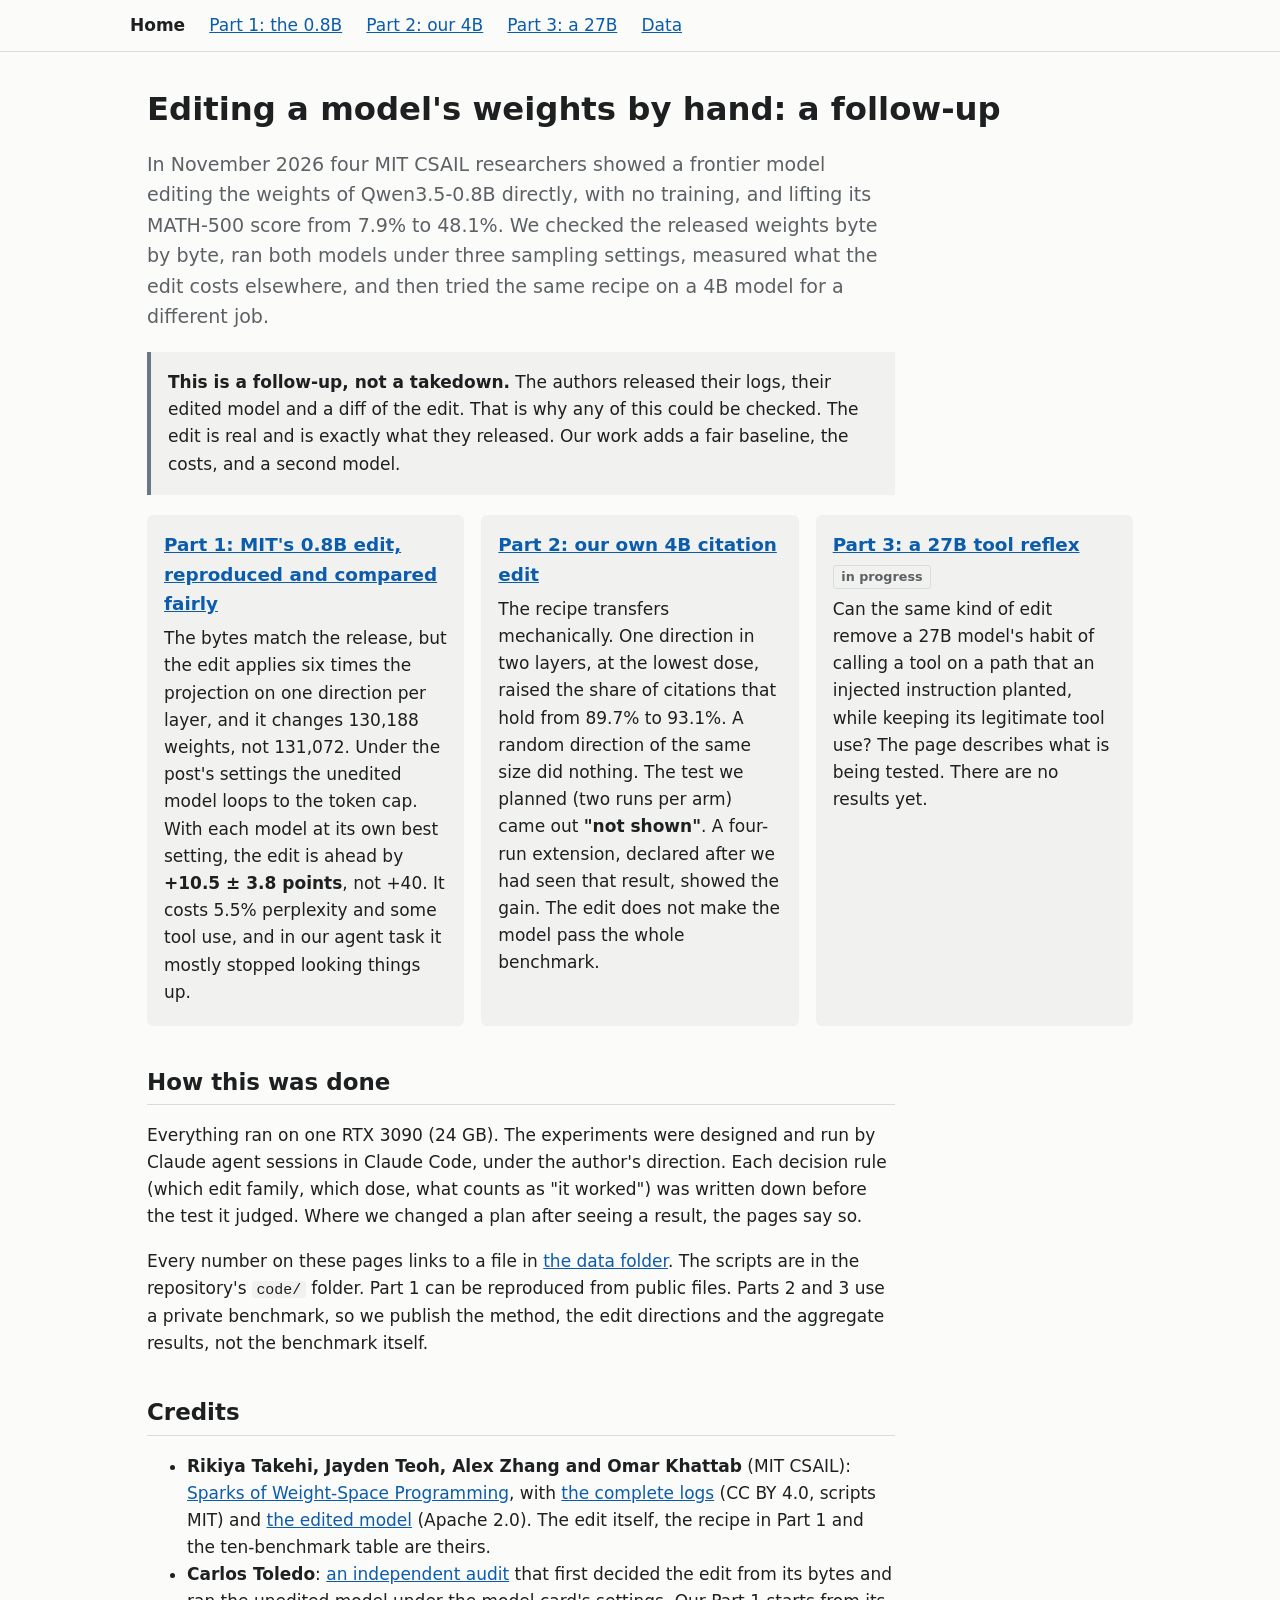
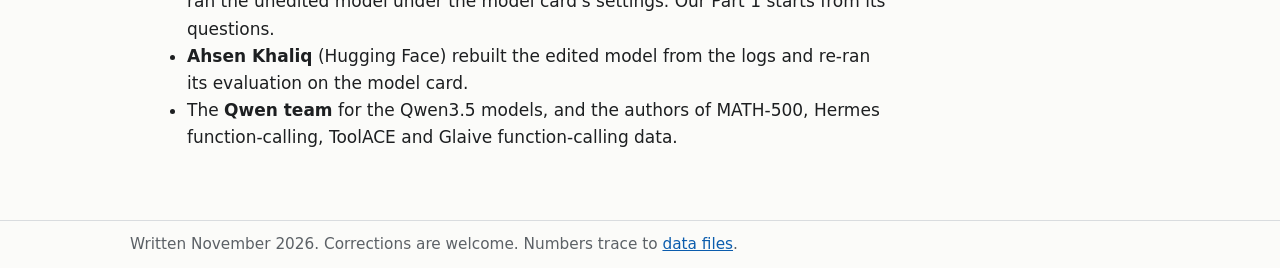
==== docs/index.html @ e00480f7 "Add write-up site, cleaned code, aggregate data and drafts Parts 1 and 2 of the weight-space program" ====
<!doctype html>
<html lang="en">
<head>
<meta charset="utf-8">
<meta name="viewport" content="width=device-width, initial-scale=1">
<title>Editing a model's weights by hand: a follow-up</title>
<meta name="description" content="MIT CSAIL's weight-space edit of Qwen3.5-0.8B reproduced and compared fairly, and the same recipe tried on a 4B model.">
<link rel="stylesheet" href="style.css">
</head>
<body>
<header class="site"><nav>
  <a href="index.html" aria-current="page">Home</a>
  <a href="part1.html">Part 1: the 0.8B</a>
  <a href="part2.html">Part 2: our 4B</a>
  <a href="part3.html">Part 3: a 27B</a>
  <a href="data.html">Data</a>
</nav></header>
<main>
<h1>Editing a model's weights by hand: a follow-up</h1>
<p class="lede">In November 2026 four MIT CSAIL researchers showed a frontier model editing the weights of
Qwen3.5-0.8B directly, with no training, and lifting its MATH-500 score from 7.9% to 48.1%. We checked the released
weights byte by byte, ran both models under three sampling settings, measured what the edit costs elsewhere, and then
tried the same recipe on a 4B model for a different job.</p>

<div class="box neutral">
<p><strong>This is a follow-up, not a takedown.</strong> The authors released their logs, their edited model and a
diff of the edit. That is why any of this could be checked. The edit is real and is exactly what they released. Our
work adds a fair baseline, the costs, and a second model.</p>
</div>

<div class="cards">
  <div class="card">
    <h3><a href="part1.html">Part 1: MIT's 0.8B edit, reproduced and compared fairly</a></h3>
    <p>The bytes match the release, but the edit applies six times the projection on one direction per layer, and
    it changes 130,188 weights, not 131,072. Under the post's settings the unedited model loops to the token cap. With each
    model at its own best setting, the edit is ahead by <strong>+10.5 ± 3.8 points</strong>, not +40. It costs 5.5%
    perplexity and some tool use, and in our agent task it mostly stopped looking things up.</p>
  </div>
  <div class="card">
    <h3><a href="part2.html">Part 2: our own 4B citation edit</a></h3>
    <p>The recipe transfers mechanically. One direction in two layers, at the lowest dose, raised the share of
    citations that hold from 89.7% to 93.1%. A random direction of the same size did nothing. The test we planned
    (two runs per arm) came out <strong>"not shown"</strong>. A four-run extension, declared after we had seen that
    result, showed the gain. The edit does not make the model pass the whole benchmark.</p>
  </div>
  <div class="card">
    <h3><a href="part3.html">Part 3: a 27B tool reflex</a> <span class="tag">in progress</span></h3>
    <p>Can the same kind of edit remove a 27B model's habit of calling a tool on a path that an injected instruction
    planted, while keeping its legitimate tool use? The page describes what is being tested. There are no results
    yet.</p>
  </div>
</div>

<h2>How this was done</h2>
<p>Everything ran on one RTX 3090 (24 GB). The experiments were designed and run by Claude agent sessions in
Claude Code, under the author's direction. Each decision rule (which edit family, which dose, what counts as
"it worked") was written down before the test it judged. Where we changed a plan after seeing a result, the pages
say so.</p>
<p>Every number on these pages links to a file in <a href="data.html">the data folder</a>. The scripts are in the
repository's <code>code/</code> folder. Part 1 can be reproduced from public files. Parts 2 and 3 use a private
benchmark, so we publish the method, the edit directions and the aggregate results, not the benchmark itself.</p>

<h2>Credits</h2>
<ul>
  <li><strong>Rikiya Takehi, Jayden Teoh, Alex Zhang and Omar Khattab</strong> (MIT CSAIL):
    <a href="https://rikiyat.github.io/blog/weight-space-programming/">Sparks of Weight-Space Programming</a>, with
    <a href="https://github.com/RikiyaT/lm_understand-logs">the complete logs</a> (CC BY 4.0, scripts MIT) and
    <a href="https://huggingface.co/RikiyaT/Qwen3.5-0.8B-weight-space-programming">the edited model</a> (Apache 2.0).
    The edit itself, the recipe in Part 1 and the ten-benchmark table are theirs.</li>
  <li><strong>Carlos Toledo</strong>:
    <a href="https://carlostoledo.co/reports/weight-space-programming.html">an independent audit</a> that first
    decided the edit from its bytes and ran the unedited model under the model card's settings. Our Part 1 starts
    from its questions.</li>
  <li><strong>Ahsen Khaliq</strong> (Hugging Face) rebuilt the edited model from the logs and re-ran its evaluation
    on the model card.</li>
  <li>The <strong>Qwen team</strong> for the Qwen3.5 models, and the authors of MATH-500, Hermes function-calling,
    ToolACE and Glaive function-calling data.</li>
</ul>
</main>
<footer class="site"><div>Written November 2026. Corrections are welcome. Numbers trace to <a href="data.html">data files</a>.</div></footer>
</body>
</html>
---- docs/style.css ----
:root {
  --bg: #fbfbf9;
  --fg: #1d1f21;
  --muted: #5c6166;
  --rule: #d9dcdf;
  --card: #f1f2ef;
  --link: #0b5cad;
  --base: #6b7785;
  --edit: #c2571a;
  --ctrl: #3a8f6b;
  --mark: #fff2c4;
  color-scheme: light dark;
}
@media (prefers-color-scheme: dark) {
  :root {
    --bg: #15171a;
    --fg: #e4e6e8;
    --muted: #a0a6ad;
    --rule: #33373c;
    --card: #1d2024;
    --link: #7db7f5;
    --base: #9aa6b4;
    --edit: #f08a4b;
    --ctrl: #5cc79a;
    --mark: #4a3f14;
  }
}
* { box-sizing: border-box; }
html { font-size: 17px; }
body {
  margin: 0;
  background: var(--bg);
  color: var(--fg);
  font-family: system-ui, -apple-system, "Segoe UI", Roboto, "Helvetica Neue", Arial, sans-serif;
  line-height: 1.6;
}
header.site, footer.site {
  border-bottom: 1px solid var(--rule);
  padding: 0.7rem 1rem;
}
footer.site { border-top: 1px solid var(--rule); border-bottom: 0; color: var(--muted); font-size: 0.9rem; }
header.site nav, footer.site div { max-width: 60rem; margin: 0 auto; }
header.site nav a { margin-right: 1.1rem; white-space: nowrap; }
header.site nav a[aria-current] { font-weight: 600; color: var(--fg); text-decoration: none; }
main { max-width: 60rem; margin: 0 auto; padding: 1rem 1rem 3rem; }
main > p, main > ul, main > ol, main > h2, main > h3, main > blockquote, section > p, section > ul, section > ol {
  max-width: 44rem;
}
h1 { font-size: 1.9rem; line-height: 1.25; margin: 1.2rem 0 0.4rem; }
h2 { font-size: 1.35rem; margin: 2.2rem 0 0.5rem; border-bottom: 1px solid var(--rule); padding-bottom: 0.2rem; }
h3 { font-size: 1.08rem; margin: 1.6rem 0 0.4rem; }
.lede { font-size: 1.12rem; color: var(--muted); max-width: 44rem; }
a { color: var(--link); }
code { font-family: ui-monospace, "SFMono-Regular", Menlo, Consolas, monospace; font-size: 0.88em;
       background: var(--card); padding: 0.05em 0.3em; border-radius: 3px; }
.box { background: var(--card); border-left: 4px solid var(--edit); padding: 0.7rem 1rem; margin: 1.2rem 0;
       max-width: 44rem; }
.box.neutral { border-left-color: var(--base); }
.box p { margin: 0.3rem 0; }
.box ul { margin: 0.3rem 0; padding-left: 1.2rem; }
.table-wrap { overflow-x: auto; margin: 0.8rem 0 0.3rem; }
table { border-collapse: collapse; font-size: 0.92rem; min-width: 100%; }
th, td { border-bottom: 1px solid var(--rule); padding: 0.35rem 0.6rem; text-align: left; vertical-align: top; }
th { font-weight: 600; background: var(--card); }
td.n, th.n { text-align: right; font-variant-numeric: tabular-nums; white-space: nowrap; }
tr.hl td { background: var(--mark); }
.src { font-size: 0.85rem; color: var(--muted); margin: 0.2rem 0 1.2rem; }
figure { margin: 1.2rem 0; }
figure svg { width: 100%; max-width: 44rem; height: auto; display: block; }
figcaption { font-size: 0.88rem; color: var(--muted); max-width: 44rem; }
svg text { fill: var(--fg); font-family: inherit; }
svg .axis { stroke: var(--rule); }
svg .muted { fill: var(--muted); }
svg .base { fill: var(--base); }
svg .edit { fill: var(--edit); }
svg .ctrl { fill: var(--ctrl); }
svg .base-o { fill: none; stroke: var(--base); stroke-width: 2; }
.cards { display: grid; grid-template-columns: repeat(auto-fit, minmax(15rem, 1fr)); gap: 1rem; margin: 1.2rem 0; }
.card { background: var(--card); padding: 0.9rem 1rem; border-radius: 6px; }
.card h3 { margin-top: 0; }
.card p { margin: 0.3rem 0; }
.tag { display: inline-block; font-size: 0.75rem; padding: 0.05rem 0.45rem; border-radius: 3px;
       border: 1px solid var(--rule); color: var(--muted); }
.legend span { margin-right: 1rem; white-space: nowrap; font-size: 0.88rem; }
.legend i { display: inline-block; width: 0.8rem; height: 0.8rem; border-radius: 2px; margin-right: 0.3rem;
            vertical-align: -0.1rem; }
@media (max-width: 34rem) {
  html { font-size: 16px; }
  figure { overflow-x: auto; }
  figure svg { min-width: 32rem; }
  h1 { font-size: 1.5rem; }
  th, td { padding: 0.3rem 0.4rem; }
}
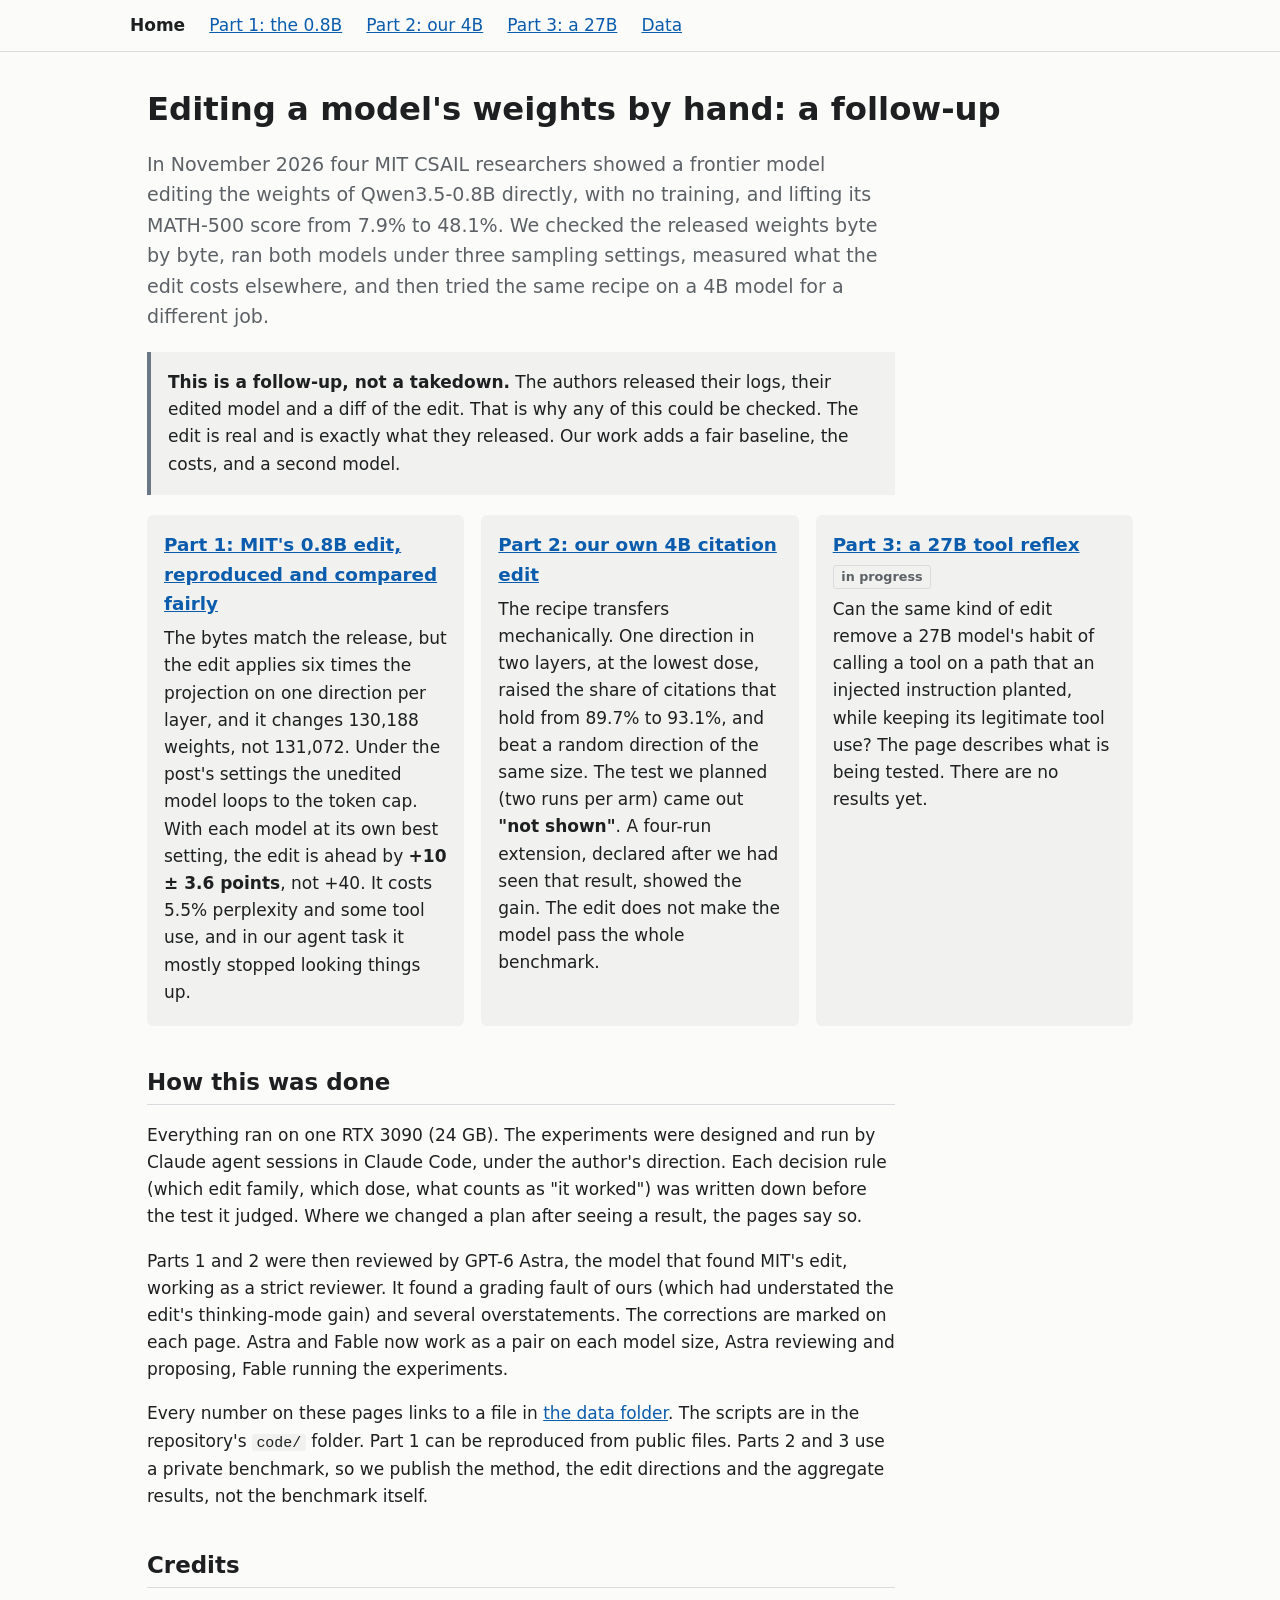
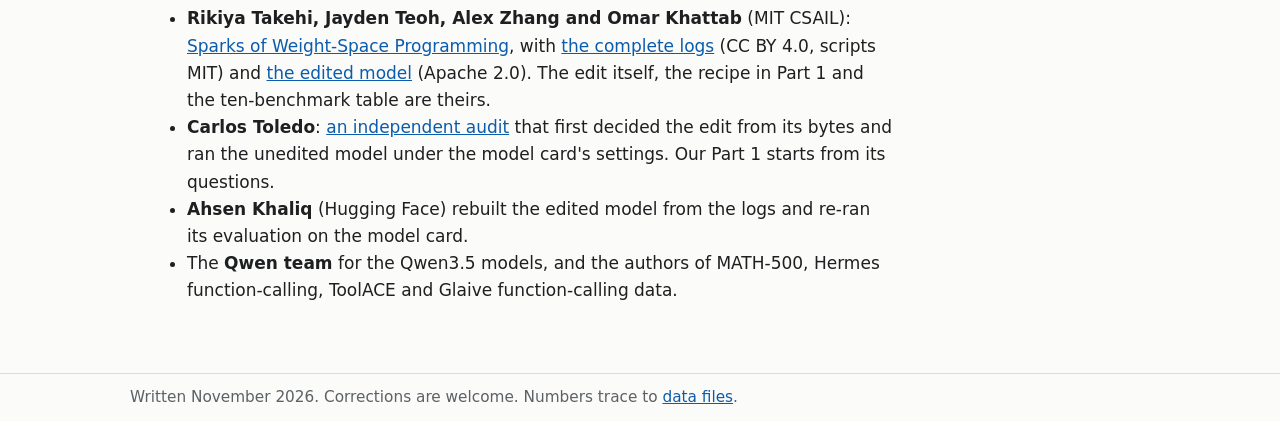
==== commit b32f540c: "Parts 1-2: corrections from GPT-6 Astra's review (grader environment, intervals, control and held-ou" ====
--- a/docs/index.html
+++ b/docs/index.html
@@ -33,13 +33,13 @@
     <h3><a href="part1.html">Part 1: MIT's 0.8B edit, reproduced and compared fairly</a></h3>
     <p>The bytes match the release, but the edit applies six times the projection on one direction per layer, and
     it changes 130,188 weights, not 131,072. Under the post's settings the unedited model loops to the token cap. With each
-    model at its own best setting, the edit is ahead by <strong>+10.5 ± 3.8 points</strong>, not +40. It costs 5.5%
+    model at its own best setting, the edit is ahead by <strong>+10 ± 3.6 points</strong>, not +40. It costs 5.5%
     perplexity and some tool use, and in our agent task it mostly stopped looking things up.</p>
   </div>
   <div class="card">
     <h3><a href="part2.html">Part 2: our own 4B citation edit</a></h3>
     <p>The recipe transfers mechanically. One direction in two layers, at the lowest dose, raised the share of
-    citations that hold from 89.7% to 93.1%. A random direction of the same size did nothing. The test we planned
+    citations that hold from 89.7% to 93.1%, and beat a random direction of the same size. The test we planned
     (two runs per arm) came out <strong>"not shown"</strong>. A four-run extension, declared after we had seen that
     result, showed the gain. The edit does not make the model pass the whole benchmark.</p>
   </div>
@@ -56,6 +56,10 @@
 Claude Code, under the author's direction. Each decision rule (which edit family, which dose, what counts as
 "it worked") was written down before the test it judged. Where we changed a plan after seeing a result, the pages
 say so.</p>
+<p>Parts 1 and 2 were then reviewed by GPT-6 Astra, the model that found MIT's edit, working as a strict reviewer.
+It found a grading fault of ours (which had understated the edit's thinking-mode gain) and several overstatements.
+The corrections are marked on each page. Astra and Fable now work as a pair on each model size, Astra reviewing and
+proposing, Fable running the experiments.</p>
 <p>Every number on these pages links to a file in <a href="data.html">the data folder</a>. The scripts are in the
 repository's <code>code/</code> folder. Part 1 can be reproduced from public files. Parts 2 and 3 use a private
 benchmark, so we publish the method, the edit directions and the aggregate results, not the benchmark itself.</p>
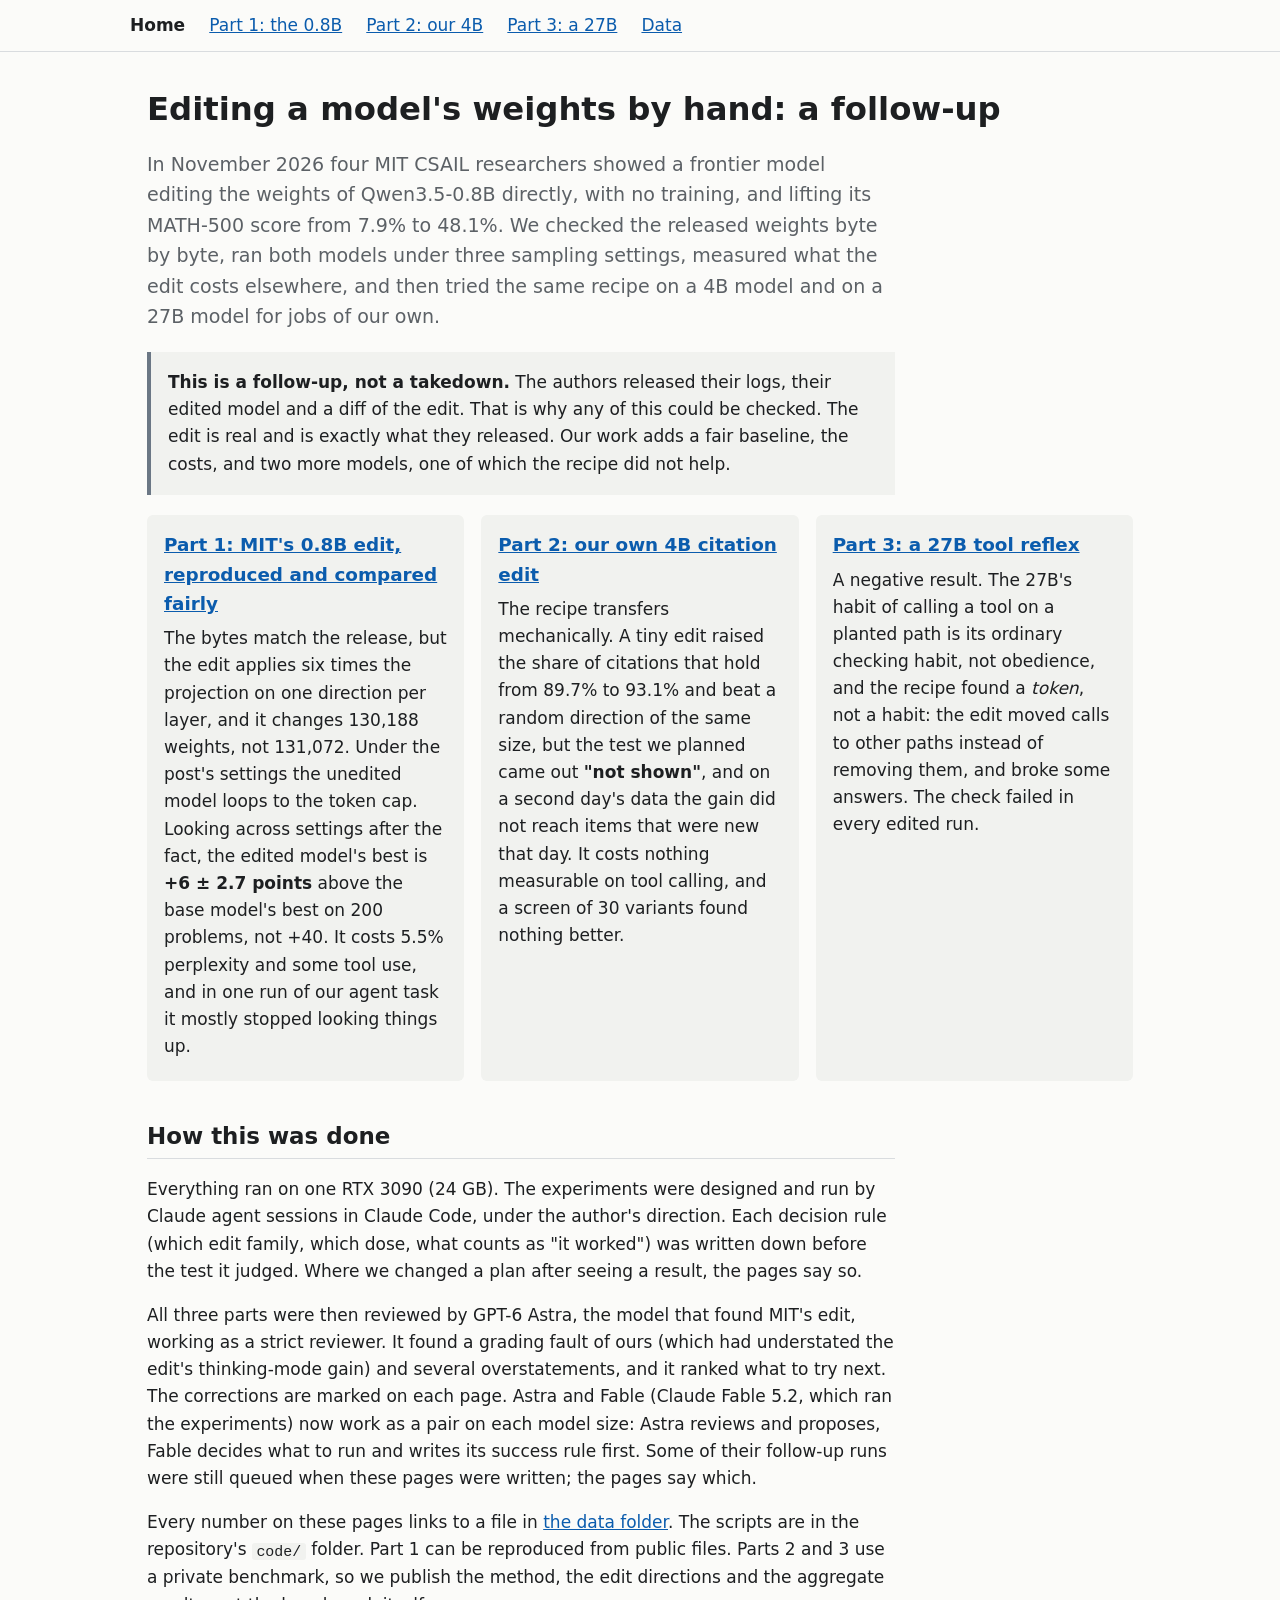
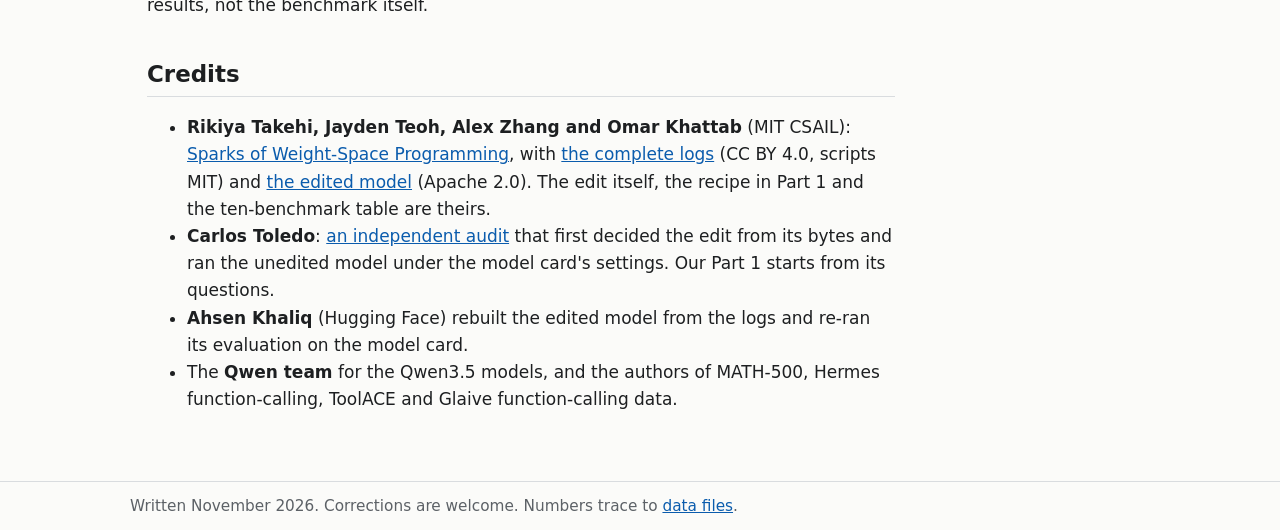
==== commit a1feecb0: "Update all three parts with the review rounds and the 27B result Part 1: C1 and C2 re-scored on 200 " ====
--- a/docs/index.html
+++ b/docs/index.html
@@ -4,7 +4,7 @@
 <meta charset="utf-8">
 <meta name="viewport" content="width=device-width, initial-scale=1">
 <title>Editing a model's weights by hand: a follow-up</title>
-<meta name="description" content="MIT CSAIL's weight-space edit of Qwen3.5-0.8B reproduced and compared fairly, and the same recipe tried on a 4B model.">
+<meta name="description" content="MIT CSAIL's weight-space edit of Qwen3.5-0.8B reproduced and compared fairly, and the same recipe tried on a 4B and a 27B model.">
 <link rel="stylesheet" href="style.css">
 </head>
 <body>
@@ -20,34 +20,35 @@
 <p class="lede">In November 2026 four MIT CSAIL researchers showed a frontier model editing the weights of
 Qwen3.5-0.8B directly, with no training, and lifting its MATH-500 score from 7.9% to 48.1%. We checked the released
 weights byte by byte, ran both models under three sampling settings, measured what the edit costs elsewhere, and then
-tried the same recipe on a 4B model for a different job.</p>
+tried the same recipe on a 4B model and on a 27B model for jobs of our own.</p>
 
 <div class="box neutral">
 <p><strong>This is a follow-up, not a takedown.</strong> The authors released their logs, their edited model and a
 diff of the edit. That is why any of this could be checked. The edit is real and is exactly what they released. Our
-work adds a fair baseline, the costs, and a second model.</p>
+work adds a fair baseline, the costs, and two more models, one of which the recipe did not help.</p>
 </div>
 
 <div class="cards">
   <div class="card">
     <h3><a href="part1.html">Part 1: MIT's 0.8B edit, reproduced and compared fairly</a></h3>
     <p>The bytes match the release, but the edit applies six times the projection on one direction per layer, and
-    it changes 130,188 weights, not 131,072. Under the post's settings the unedited model loops to the token cap. With each
-    model at its own best setting, the edit is ahead by <strong>+10 ± 3.6 points</strong>, not +40. It costs 5.5%
-    perplexity and some tool use, and in our agent task it mostly stopped looking things up.</p>
+    it changes 130,188 weights, not 131,072. Under the post's settings the unedited model loops to the token cap.
+    Looking across settings after the fact, the edited model's best is <strong>+6 ± 2.7 points</strong> above the
+    base model's best on 200 problems, not +40. It costs 5.5% perplexity and some tool use, and in one run of our agent
+    task it mostly stopped looking things up.</p>
   </div>
   <div class="card">
     <h3><a href="part2.html">Part 2: our own 4B citation edit</a></h3>
-    <p>The recipe transfers mechanically. One direction in two layers, at the lowest dose, raised the share of
-    citations that hold from 89.7% to 93.1%, and beat a random direction of the same size. The test we planned
-    (two runs per arm) came out <strong>"not shown"</strong>. A four-run extension, declared after we had seen that
-    result, showed the gain. The edit does not make the model pass the whole benchmark.</p>
+    <p>The recipe transfers mechanically. A tiny edit raised the share of citations that hold from 89.7% to 93.1%
+    and beat a random direction of the same size, but the test we planned came out <strong>"not shown"</strong>, and on
+    a second day's data the gain did not reach items that were new that day. It costs nothing measurable on tool
+    calling, and a screen of 30 variants found nothing better.</p>
   </div>
   <div class="card">
-    <h3><a href="part3.html">Part 3: a 27B tool reflex</a> <span class="tag">in progress</span></h3>
-    <p>Can the same kind of edit remove a 27B model's habit of calling a tool on a path that an injected instruction
-    planted, while keeping its legitimate tool use? The page describes what is being tested. There are no results
-    yet.</p>
+    <h3><a href="part3.html">Part 3: a 27B tool reflex</a></h3>
+    <p>A negative result. The 27B's habit of calling a tool on a planted path is its ordinary checking habit, not
+    obedience, and the recipe found a <em>token</em>, not a habit: the edit moved calls to other paths instead of
+    removing them, and broke some answers. The check failed in every edited run.</p>
   </div>
 </div>
 
@@ -56,10 +57,12 @@
 Claude Code, under the author's direction. Each decision rule (which edit family, which dose, what counts as
 "it worked") was written down before the test it judged. Where we changed a plan after seeing a result, the pages
 say so.</p>
-<p>Parts 1 and 2 were then reviewed by GPT-6 Astra, the model that found MIT's edit, working as a strict reviewer.
-It found a grading fault of ours (which had understated the edit's thinking-mode gain) and several overstatements.
-The corrections are marked on each page. Astra and Fable now work as a pair on each model size, Astra reviewing and
-proposing, Fable running the experiments.</p>
+<p>All three parts were then reviewed by GPT-6 Astra, the model that found MIT's edit, working as a strict
+reviewer. It found a grading fault of ours (which had understated the edit's thinking-mode gain) and several
+overstatements, and it ranked what to try next. The corrections are marked on each page. Astra and Fable (Claude Fable
+5.2, which ran the experiments) now work as a pair on each model size: Astra reviews and proposes, Fable decides what to
+run and writes its success rule first. Some of their follow-up runs were still queued when these pages were written;
+the pages say which.</p>
 <p>Every number on these pages links to a file in <a href="data.html">the data folder</a>. The scripts are in the
 repository's <code>code/</code> folder. Part 1 can be reproduced from public files. Parts 2 and 3 use a private
 benchmark, so we publish the method, the edit directions and the aggregate results, not the benchmark itself.</p>
--- a/docs/style.css
+++ b/docs/style.css
@@ -90,4 +90,5 @@
   figure svg { min-width: 32rem; }
   h1 { font-size: 1.5rem; }
   th, td { padding: 0.3rem 0.4rem; }
+  td:first-child, th:first-child { min-width: 8.5rem; }
 }
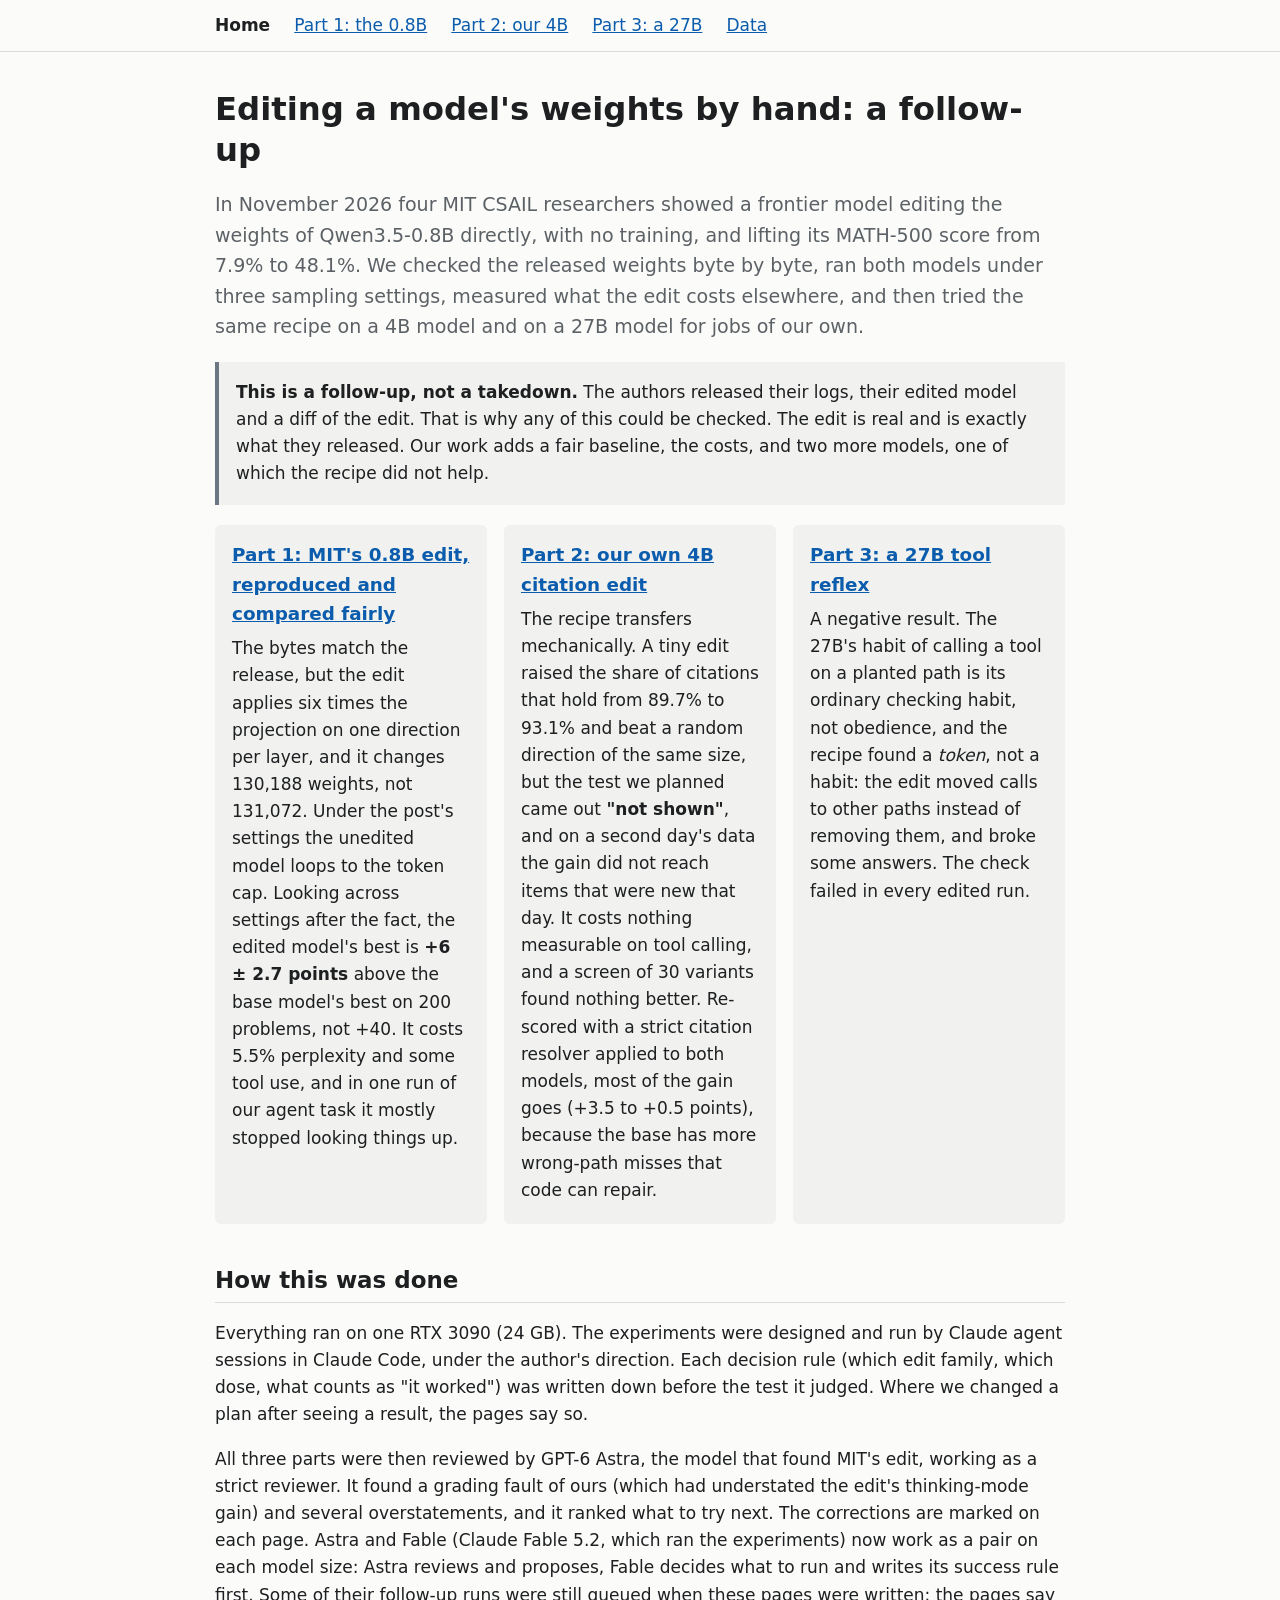
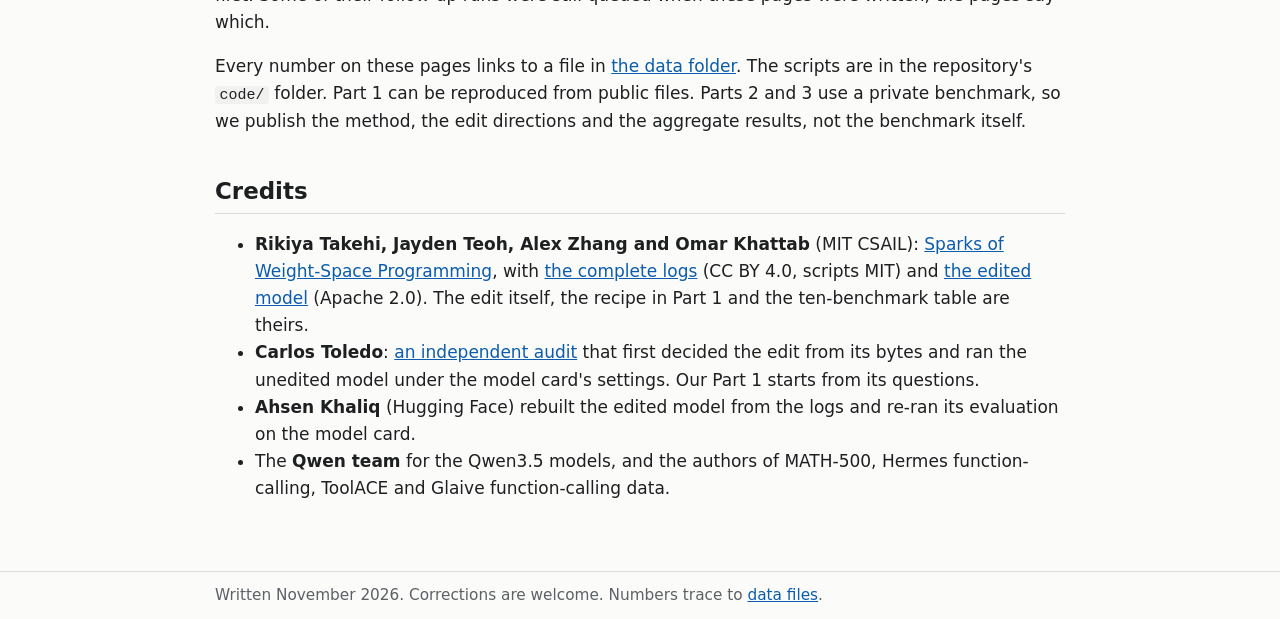
==== commit 2577e1a8: "Part 2: add Scoring with a resolver, with the review's corrections and limits Re-scored every saved " ====
--- a/docs/index.html
+++ b/docs/index.html
@@ -42,7 +42,9 @@
     <p>The recipe transfers mechanically. A tiny edit raised the share of citations that hold from 89.7% to 93.1%
     and beat a random direction of the same size, but the test we planned came out <strong>"not shown"</strong>, and on
     a second day's data the gain did not reach items that were new that day. It costs nothing measurable on tool
-    calling, and a screen of 30 variants found nothing better.</p>
+    calling, and a screen of 30 variants found nothing better. Re-scored with a strict citation resolver applied to
+    both models, most of the gain goes (+3.5 to +0.5 points), because the base has more wrong-path misses that code
+    can repair.</p>
   </div>
   <div class="card">
     <h3><a href="part3.html">Part 3: a 27B tool reflex</a></h3>
--- a/docs/style.css
+++ b/docs/style.css
@@ -10,6 +10,7 @@
   --ctrl: #3a8f6b;
   --mark: #fff2c4;
   color-scheme: light dark;
+  --col: min(50rem, 100% - 2rem); /* one column: nav, text, tables, figures and footer share both edges */
 }
 @media (prefers-color-scheme: dark) {
   :root {
@@ -36,25 +37,22 @@
 }
 header.site, footer.site {
   border-bottom: 1px solid var(--rule);
-  padding: 0.7rem 1rem;
+  padding: 0.7rem 0;
 }
 footer.site { border-top: 1px solid var(--rule); border-bottom: 0; color: var(--muted); font-size: 0.9rem; }
-header.site nav, footer.site div { max-width: 60rem; margin: 0 auto; }
+header.site nav, footer.site div { max-width: var(--col); margin: 0 auto; }
 header.site nav a { margin-right: 1.1rem; white-space: nowrap; }
 header.site nav a[aria-current] { font-weight: 600; color: var(--fg); text-decoration: none; }
-main { max-width: 60rem; margin: 0 auto; padding: 1rem 1rem 3rem; }
-main > p, main > ul, main > ol, main > h2, main > h3, main > blockquote, section > p, section > ul, section > ol {
-  max-width: 44rem;
-}
+main { max-width: var(--col); margin: 0 auto; padding: 1rem 0 3rem; }
 h1 { font-size: 1.9rem; line-height: 1.25; margin: 1.2rem 0 0.4rem; }
 h2 { font-size: 1.35rem; margin: 2.2rem 0 0.5rem; border-bottom: 1px solid var(--rule); padding-bottom: 0.2rem; }
 h3 { font-size: 1.08rem; margin: 1.6rem 0 0.4rem; }
-.lede { font-size: 1.12rem; color: var(--muted); max-width: 44rem; }
+.lede { font-size: 1.12rem; color: var(--muted); }
 a { color: var(--link); }
 code { font-family: ui-monospace, "SFMono-Regular", Menlo, Consolas, monospace; font-size: 0.88em;
        background: var(--card); padding: 0.05em 0.3em; border-radius: 3px; }
 .box { background: var(--card); border-left: 4px solid var(--edit); padding: 0.7rem 1rem; margin: 1.2rem 0;
-       max-width: 44rem; }
+       }
 .box.neutral { border-left-color: var(--base); }
 .box p { margin: 0.3rem 0; }
 .box ul { margin: 0.3rem 0; padding-left: 1.2rem; }
@@ -66,8 +64,8 @@
 tr.hl td { background: var(--mark); }
 .src { font-size: 0.85rem; color: var(--muted); margin: 0.2rem 0 1.2rem; }
 figure { margin: 1.2rem 0; }
-figure svg { width: 100%; max-width: 44rem; height: auto; display: block; }
-figcaption { font-size: 0.88rem; color: var(--muted); max-width: 44rem; }
+figure svg { width: 100%; height: auto; display: block; }
+figcaption { font-size: 0.88rem; color: var(--muted); }
 svg text { fill: var(--fg); font-family: inherit; }
 svg .axis { stroke: var(--rule); }
 svg .muted { fill: var(--muted); }
@@ -92,3 +90,7 @@
   th, td { padding: 0.3rem 0.4rem; }
   td:first-child, th:first-child { min-width: 8.5rem; }
 }
+/* Tables of six or more columns: a smaller size and tighter cells so they fit the column on a desktop */
+table:has(tr > :nth-child(6)) { font-size: 0.82rem; }
+table:has(tr > :nth-child(6)) th, table:has(tr > :nth-child(6)) td { padding: 0.35rem 0.4rem; }
+td.n.wrap { white-space: normal; }
